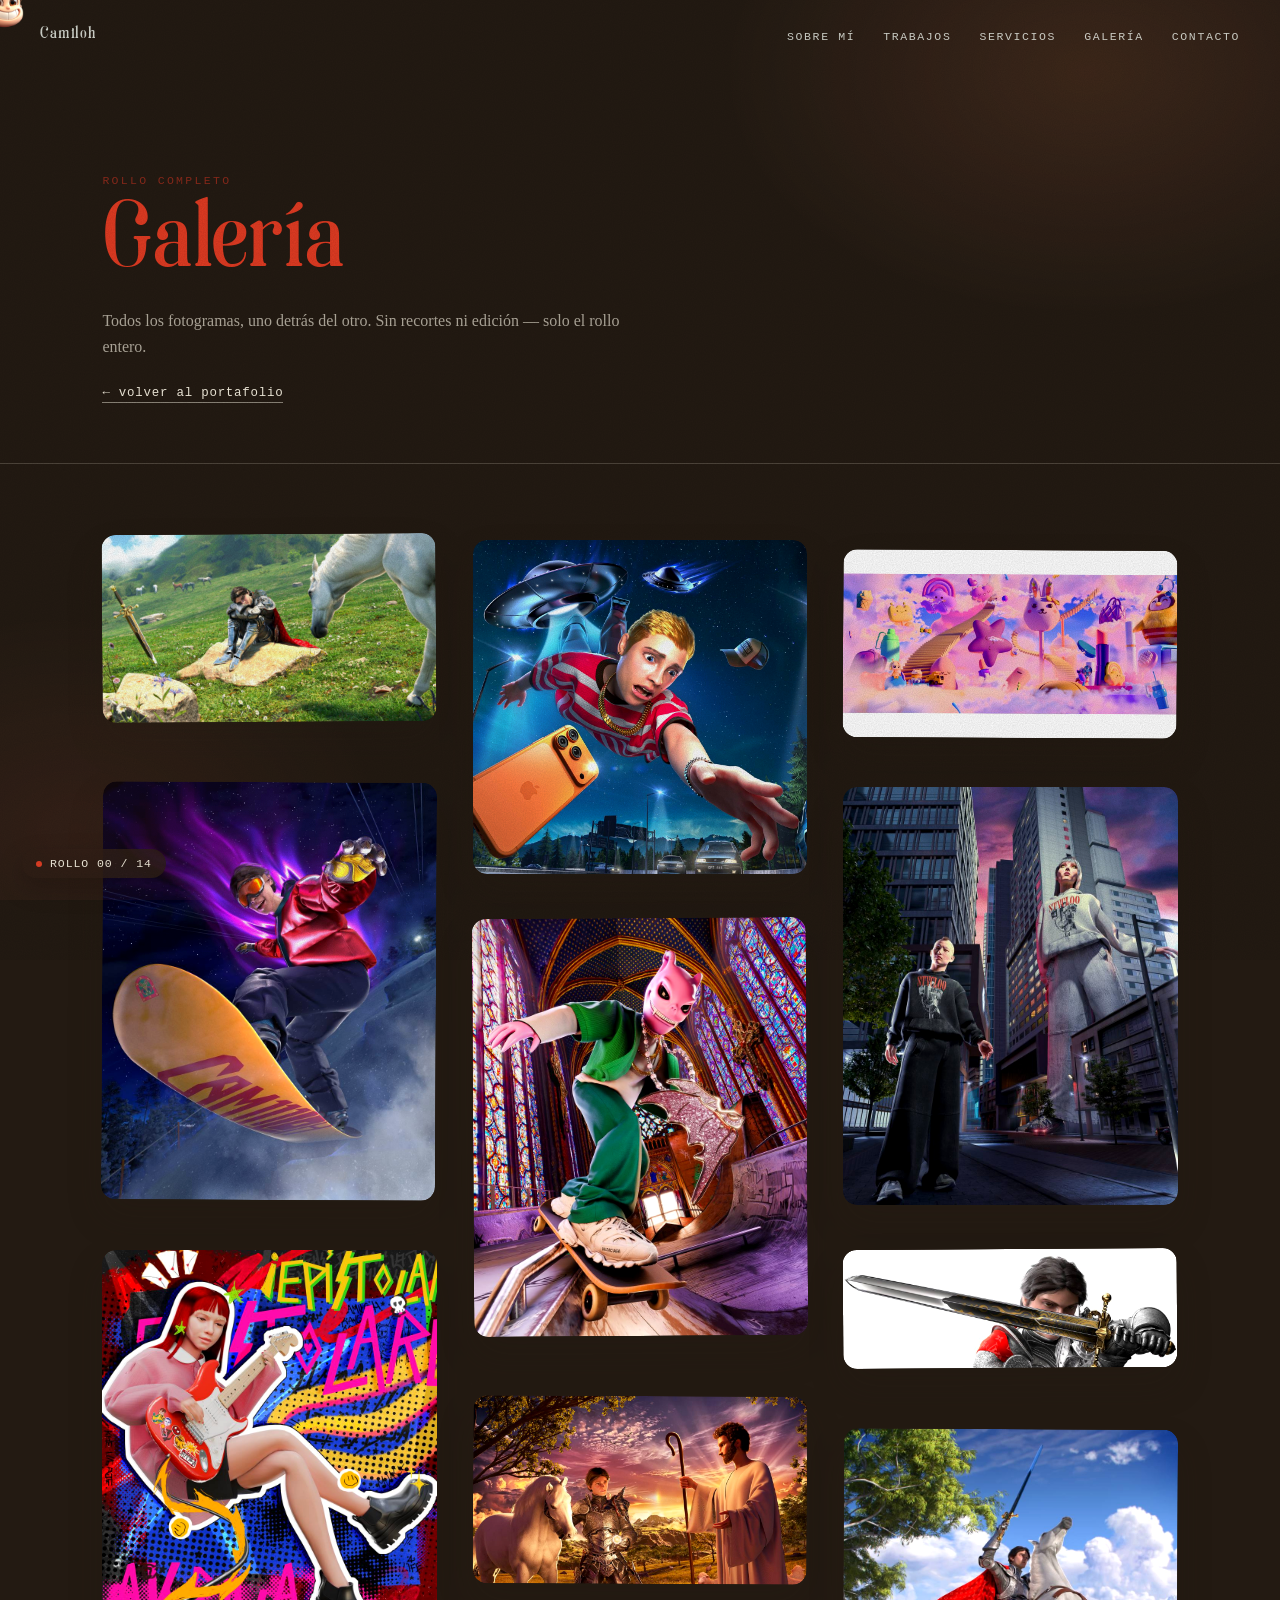
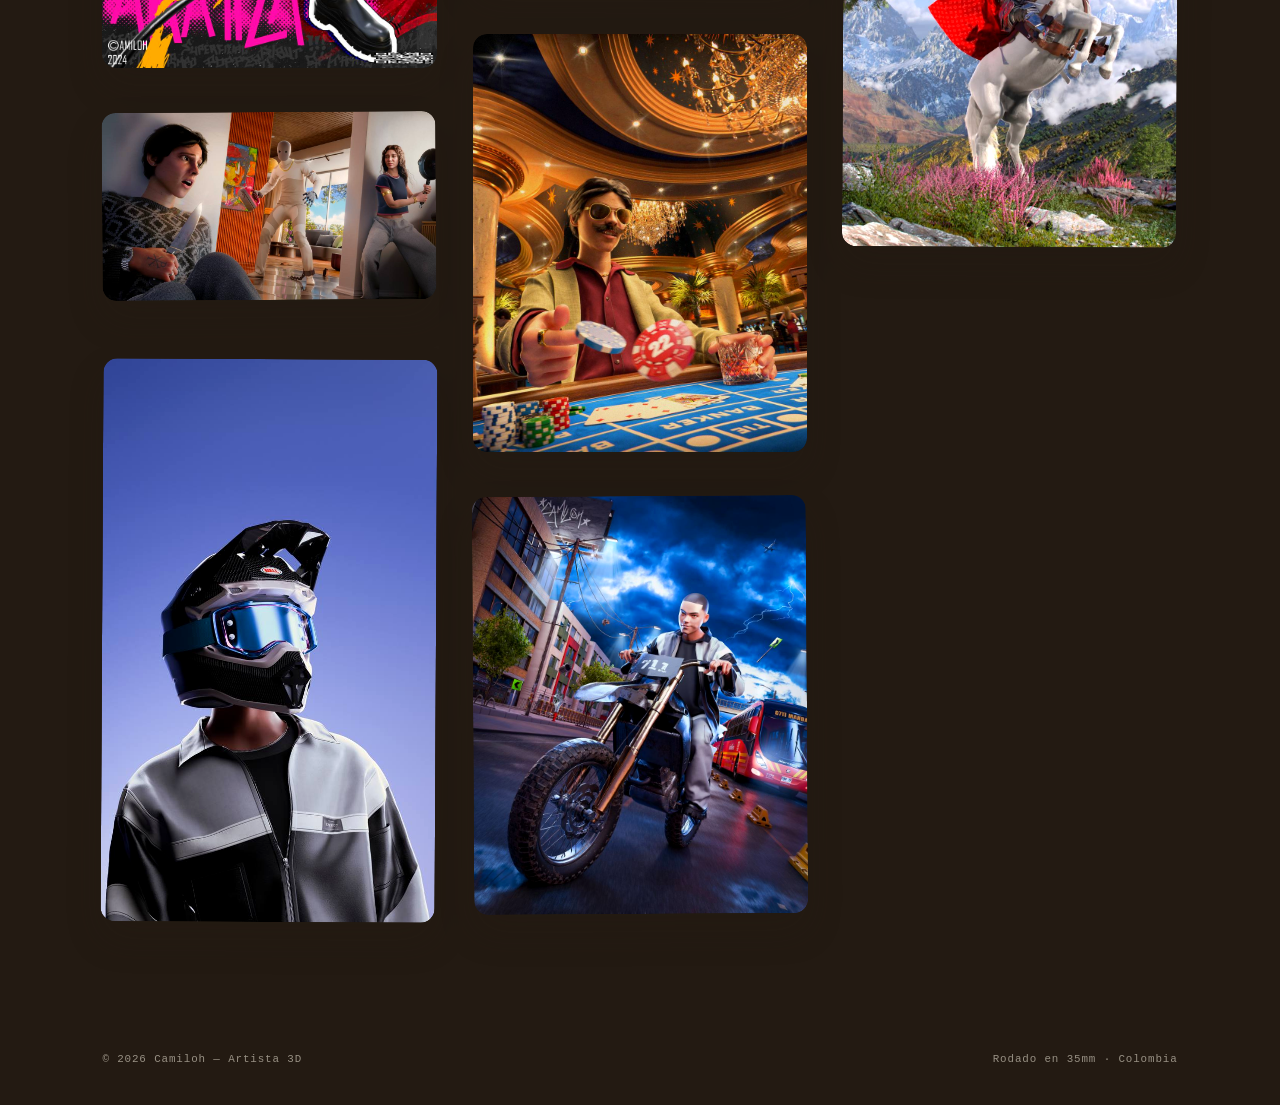
==== galeria.html @ f2faf9e3 "Add files via upload" ====
<!DOCTYPE html>
<html lang="es">
<head>
<meta charset="UTF-8">
<meta name="viewport" content="width=device-width, initial-scale=1.0">
<title>Galería — Camiloh</title>
<link rel="icon" type="image/png" href="[data-uri]">
<style>

@font-face{
  font-family:'Soria';
  src:url([data-uri]) format('truetype');
  font-weight:400 800;
  font-display:swap;
}

:root{
  --beige:#EDE3CC;
  --beige-deep:#DECBA1;
  --paper:#F7F1E1;
  --ink:#231A12;
  --red:#E23B22;
  --red-deep:#8C2A1B;
  --red-dim:#B23A22;
  --line: rgba(35,26,18,.18);
  --serif: Georgia, 'Iowan Old Style', 'Times New Roman', serif;
  --mono: 'Courier New', Courier, monospace;
}

*{box-sizing:border-box; margin:0; padding:0;}
html{scroll-behavior:smooth;}
body{
  background:var(--beige);
  color:var(--ink);
  font-family:var(--serif);
  overflow-x:hidden;
  cursor:none;
}
a{color:inherit; text-decoration:none;}
img{display:block; max-width:100%;}
::selection{background:var(--red); color:var(--paper);}

/* ---------- custom cursor ---------- */
#cursor{
  position:fixed; top:0; left:0; width:58px; height:58px;
  background:url([data-uri]) center/contain no-repeat;
  pointer-events:none;
  z-index:9999;
  transform:translate(-50%,-50%);
  transition:opacity .3s ease, transform .2s ease;
}
#cursor.hover{
  background-image:url([data-uri]);
  transform:translate(-50%,-50%) scale(1.1);
}
#cursor.hide{ opacity:0; }
@media (hover:none), (pointer:coarse){
  #cursor{display:none;}
  body{cursor:auto;}
}

/* ---------- grain / halation overlay ---------- */
#grain{
  position:fixed; top:-60px; left:-60px; right:-60px; bottom:-60px; z-index:9998; pointer-events:none;
  opacity:.15; mix-blend-mode:multiply;
  background-image:url("[data-uri]");
  background-size:180px 180px;
  animation:grainshift .4s steps(6) infinite;
}
@keyframes grainshift{
  0%{transform:translate(0,0);} 20%{transform:translate(-40px,20px);}
  40%{transform:translate(30px,-30px);} 60%{transform:translate(-20px,-40px);}
  80%{transform:translate(40px,10px);} 100%{transform:translate(0,0);}
}
#halation{
  position:fixed; inset:0; z-index:9997; pointer-events:none;
  mix-blend-mode:screen; opacity:.55;
  background:
    radial-gradient(600px 400px at 85% 8%, rgba(255,120,70,.35), transparent 60%),
    radial-gradient(500px 350px at 6% 92%, rgba(255,90,60,.22), transparent 60%);
  animation:drift 14s ease-in-out infinite alternate;
}
@keyframes drift{
  0%{ transform:translate(0,0) scale(1); }
  100%{ transform:translate(-2%,2%) scale(1.05); }
}
@media (prefers-reduced-motion: reduce){
  #grain, #halation{animation:none;}
}

/* ---------- layout frame ---------- */
.frame{
  padding:14px;
}
.reel-edge{
  height:16px;
  background-image: radial-gradient(circle, var(--ink) 2.6px, transparent 2.7px);
  background-size: 26px 16px;
  background-position: center;
  opacity:.35;
}

/* ---------- nav ---------- */
nav{
  position:fixed; top:0; left:0; right:0; z-index:500;
  display:flex; align-items:center; justify-content:space-between;
  padding:22px 40px;
  font-family:var(--mono);
  font-size:.72rem;
  letter-spacing:.14em;
  text-transform:uppercase;
  mix-blend-mode:difference;
  color:#F7F1E1;
}
nav .logo{ font-family:'Soria', var(--serif); font-size:1.05rem; letter-spacing:.05em; text-transform:none;}
nav ul{list-style:none; display:flex; gap:28px;}
nav a{ position:relative; padding-bottom:3px; }
nav a::after{
  content:''; position:absolute; left:0; bottom:0; width:0; height:1px;
  background:currentColor; transition:width .35s ease;
}
nav a:hover::after{ width:100%; }
.nav-toggle{ display:none; }

/* ---------- hero ---------- */
.hero{
  position:relative;
  height:100vh; min-height:640px;
  padding:14px;
}
.hero-inner{
  position:relative;
  height:100%;
  border-radius:2px;
  overflow:hidden;
  background:#111 url([data-uri]) center 30%/cover no-repeat;
  filter:saturate(1.18) contrast(1.05);
}
.hero-inner::before{
  content:'';
  position:absolute; inset:0;
  background:linear-gradient(180deg, rgba(20,10,5,.05) 0%, rgba(20,10,5,.12) 45%, rgba(15,8,4,.75) 100%);
}
.hero-copy{
  position:absolute; left:6%; bottom:9%; z-index:2;
  max-width:780px;
}
.hero-copy .eyebrow{
  font-family:var(--mono); color:var(--paper); font-size:.72rem;
  letter-spacing:.25em; text-transform:uppercase; opacity:.85; margin-bottom:10px;
  display:block;
}
.hero h1{
  font-family:'Soria', var(--serif);
  font-weight:800;
  color:var(--red);
  font-size:clamp(3.4rem, 10vw, 8.4rem);
  line-height:.88;
  text-shadow:0 0 26px rgba(226,59,34,.35);
  letter-spacing:-.01em;
}
.hero h2{
  font-family:'Soria', var(--serif);
  color:var(--red-deep);
  font-weight:700;
  font-size:clamp(1rem, 2.4vw, 1.5rem);
  letter-spacing:.06em;
  text-transform:uppercase;
  margin-top:10px;
}
.rec{
  position:absolute; left:6%; top:9%; z-index:2;
  font-family:var(--mono); color:var(--red); font-size:.78rem; letter-spacing:.08em;
  display:flex; align-items:center; gap:8px;
}
.rec .dot{ width:8px; height:8px; border-radius:50%; background:var(--red); animation:blink 1.4s steps(2) infinite;}
@keyframes blink{ 50%{opacity:.15;} }
.timestamp{
  position:absolute; right:6%; top:9%; z-index:2;
  font-family:var(--mono); color:var(--paper); font-size:.72rem; opacity:.85; text-align:right;
}
.scroll-note{
  position:absolute; right:6%; bottom:8%; z-index:2;
  font-family:'Soria', var(--serif); font-style:italic; color:var(--red);
  font-size:1.05rem; transform:rotate(-4deg);
  display:flex; align-items:center; gap:10px;
}
.scroll-note svg{ width:26px; animation:bob 1.8s ease-in-out infinite; }
@keyframes bob{ 0%,100%{transform:translateY(0);} 50%{transform:translateY(6px);} }

/* ---------- section shell ---------- */
section{ position:relative; padding:120px 8% 100px; }
.section-head{
  display:flex; align-items:flex-end; justify-content:space-between;
  flex-wrap:wrap; gap:16px; margin-bottom:56px;
  border-bottom:1px solid var(--line); padding-bottom:22px;
}
.section-head .tag{
  font-family:var(--mono); font-size:.72rem; letter-spacing:.2em;
  text-transform:uppercase; color:var(--red-deep);
}
.section-head h2{
  font-family:'Soria', var(--serif); font-weight:800;
  font-size:clamp(2.2rem,5vw,4rem); color:var(--ink);
}
.section-head p{
  font-family:var(--serif); max-width:340px; color:var(--ink); opacity:.72; font-size:.98rem;
}

.reveal{ opacity:0; transform:translateY(28px) blur(2px); transition:opacity .9s ease, transform .9s ease, filter .9s ease; filter:blur(2px);}
.reveal.in{ opacity:1; transform:translateY(0) blur(0); filter:blur(0); }

/* ---------- about ---------- */
.about{ background:var(--paper); }
.about-grid{
  display:grid; grid-template-columns:1fr 1fr; gap:60px; align-items:start;
}
.about-grid p{ font-size:1.08rem; line-height:1.75; margin-bottom:18px; }
.tags{ display:flex; flex-wrap:wrap; gap:10px; margin-top:28px; }
.tags span{
  font-family:var(--mono); font-size:.7rem; letter-spacing:.06em; text-transform:uppercase;
  border:1px solid var(--ink); padding:7px 12px; border-radius:20px; opacity:.8;
}
.big-word{
  font-family:'Soria', var(--serif); font-weight:800; font-size:clamp(2.6rem,7vw,5.6rem);
  color:var(--red); line-height:.95;
}

/* ---------- work / contact sheet ---------- */
.sheet{
  column-count:3; column-gap:36px;
}
.frame-card{
  break-inside:avoid; margin-bottom:44px; cursor:none;
  display:inline-block; width:100%; position:relative;
}
.frame-card .art{
  position:relative; overflow:hidden; border-radius:14px;
  box-shadow:0 18px 34px rgba(35,26,18,.22);
  transition:transform .35s ease, box-shadow .35s ease;
}
.frame-card .art img{
  width:100%; display:block; border-radius:14px;
  transition:transform 1.1s cubic-bezier(.2,.7,.2,1), filter .5s ease;
  filter:saturate(1.08) contrast(1.03);
}
.frame-card:hover .art{ transform:translateY(-4px); box-shadow:0 26px 46px rgba(35,26,18,.3); }
.frame-card:hover .art img{ transform:scale(1.045); }
.frame-card .overlay{
  position:absolute; inset:0; border-radius:14px; overflow:hidden;
  display:flex; align-items:flex-end; justify-content:center;
  padding-bottom:22px;
  background:linear-gradient(0deg, rgba(15,8,4,.72) 0%, transparent 45%);
  opacity:0; transition:opacity .4s ease;
}
.frame-card:hover .overlay{ opacity:1; }
.frame-card .overlay span{
  font-family:'Soria', var(--serif); color:var(--paper); font-size:1.15rem;
  text-align:center; letter-spacing:.02em;
}

/* slight intentional imperfection — subtle, not messy */
.frame-card:nth-child(3n+1) .art{ transform:rotate(-.35deg); }
.frame-card:nth-child(3n+2) .art{ transform:rotate(.3deg); margin-top:16px; }
.frame-card:nth-child(3n){ margin-top:6px; }
.frame-card:hover .art{ transform:rotate(0deg) translateY(-4px) !important; }

/* lightbox */
#lightbox{
  position:fixed; inset:0; z-index:9990;
  background:rgba(15,8,4,.92);
  display:flex; align-items:center; justify-content:center;
  opacity:0; pointer-events:none;
  transition:opacity .35s ease;
}
#lightbox.open{ opacity:1; pointer-events:auto; }
#lightbox img{
  max-width:88vw; max-height:86vh;
  box-shadow:0 30px 70px rgba(0,0,0,.5);
}
#lightbox .lb-caption{
  position:absolute; bottom:34px; left:0; right:0; text-align:center;
  font-family:'Soria', var(--serif); color:var(--paper); font-size:1.2rem;
}
#lightbox .lb-close{
  position:absolute; top:28px; right:36px;
  font-family:var(--mono); color:var(--paper); font-size:.9rem; letter-spacing:.1em;
  cursor:none; opacity:.8;
}
#lightbox .lb-close:hover{ opacity:1; }

/* ---------- services ---------- */
.services{ background:var(--ink); color:var(--paper); }
.services .section-head h2{ color:var(--paper); }
.services .section-head .tag{ color:var(--red); }
.services .section-head p{ color:var(--paper); opacity:.65; }
.serv-list{ border-top:1px solid rgba(247,241,225,.2); }
.serv-item{
  display:grid; grid-template-columns:110px 1fr 1fr; gap:24px; align-items:center;
  padding:28px 0; border-bottom:1px solid rgba(247,241,225,.2);
  transition:background .3s ease;
}
.serv-item:hover{ background:rgba(226,59,34,.08); }
.serv-item .mark{ font-family:var(--mono); color:var(--red); font-size:.85rem; letter-spacing:.1em; }
.serv-item h3{ font-family:'Soria', var(--serif); font-size:1.5rem; font-weight:700; }
.serv-item p{ opacity:.72; font-size:.95rem; line-height:1.6; }

/* ---------- journal ---------- */
.journal{ background:var(--beige); }
.journal-grid{ display:grid; grid-template-columns:repeat(3,1fr); gap:30px; }
.journal-card{
  background:var(--paper); border:1px solid var(--line); padding:26px;
  transition:transform .4s ease, box-shadow .4s ease;
}
.journal-card:hover{ transform:translateY(-6px); box-shadow:0 18px 34px rgba(35,26,18,.15); }
.journal-card .date{ font-family:var(--mono); font-size:.68rem; letter-spacing:.1em; color:var(--red-deep); margin-bottom:14px; display:block;}
.journal-card h3{ font-family:'Soria', var(--serif); font-size:1.25rem; margin-bottom:10px; }
.journal-card p{ font-size:.92rem; line-height:1.6; opacity:.78; }

/* ---------- contact ---------- */
.contact{
  text-align:center; padding-top:140px; padding-bottom:140px;
}
.contact .tag{ font-family:var(--mono); font-size:.72rem; letter-spacing:.2em; text-transform:uppercase; color:var(--red-deep); }
.contact h2{
  font-family:'Soria', var(--serif); font-weight:800; color:var(--red);
  font-size:clamp(2.6rem,9vw,7rem); line-height:.95; margin:18px 0 34px;
}
.contact-links{ display:flex; gap:34px; justify-content:center; flex-wrap:wrap; font-family:var(--mono); font-size:.85rem; letter-spacing:.05em;}
.contact-links a{ border-bottom:1px solid var(--ink); padding-bottom:3px; }
.contact-links a:hover{ color:var(--red); border-color:var(--red); }

footer{
  display:flex; justify-content:space-between; padding:26px 8% 40px;
  font-family:var(--mono); font-size:.68rem; letter-spacing:.08em; opacity:.6;
}

@media (max-width:860px){
  nav{ padding:18px 22px; }
  nav ul{ gap:16px; font-size:.6rem; }
  section{ padding:90px 6% 70px; }
  .about-grid{ grid-template-columns:1fr; gap:30px; }
  .sheet{ column-count:2; column-gap:20px; }
  .frame-card{ margin-bottom:26px; }
  .serv-item{ grid-template-columns:1fr; gap:8px; }
  .journal-grid{ grid-template-columns:1fr; }
  .hero-copy{ left:5%; right:5%; bottom:12%; }
  .rec, .timestamp{ display:none; }
}
</style>
<style>
.gal-hero{
  padding:170px 8% 60px;
  border-bottom:1px solid var(--line);
}
.gal-hero .tag{
  font-family:var(--mono); font-size:.72rem; letter-spacing:.2em; text-transform:uppercase; color:var(--red-deep);
}
.gal-hero h1{
  font-family:'Soria', var(--serif); font-weight:800; color:var(--red);
  font-size:clamp(2.6rem,8vw,6rem); line-height:.92; margin:14px 0 18px;
}
.gal-hero p{ max-width:520px; font-size:1rem; opacity:.72; line-height:1.6; }
.gal-back{
  display:inline-block; margin-top:26px; font-family:var(--mono); font-size:.78rem;
  letter-spacing:.06em; border-bottom:1px solid var(--ink); padding-bottom:2px;
}
.gal-back:hover{ color:var(--red); border-color:var(--red); }
.gal-wrap{ padding:70px 8% 60px; }

/* film-counter easter egg badge */
#frame-counter{
  position:fixed; left:22px; bottom:22px; z-index:600;
  font-family:var(--mono); font-size:.72rem; letter-spacing:.08em;
  color:var(--paper); background:rgba(35,26,18,.82);
  padding:8px 14px; border-radius:20px;
  display:flex; align-items:center; gap:8px;
  box-shadow:0 10px 24px rgba(0,0,0,.25);
}
#frame-counter .fc-dot{ width:6px; height:6px; border-radius:50%; background:var(--red); }

#reel-toast{
  position:fixed; left:50%; bottom:36px; transform:translate(-50%,20px);
  z-index:700; opacity:0; pointer-events:none;
  background:var(--ink); color:var(--paper);
  padding:18px 30px; border-radius:6px; text-align:center;
  font-family:'Soria', var(--serif); font-size:1.05rem;
  box-shadow:0 20px 40px rgba(0,0,0,.35);
  transition:opacity .6s ease, transform .6s ease;
}
#reel-toast.show{ opacity:1; transform:translate(-50%,0); }

/* dark theme to match "servicios" section */
body{ background:var(--ink); color:var(--paper); }
.gal-hero{ border-bottom:1px solid rgba(247,241,225,.2); }
.gal-hero p{ color:var(--paper); opacity:.68; }
.gal-back{ border-bottom:1px solid rgba(247,241,225,.5); color:var(--paper); }
.gal-back:hover{ color:var(--red); border-color:var(--red); }
footer{ color:var(--paper); opacity:.55; }
#halation{ opacity:.35; }
#reel-toast small{
  display:block; font-family:var(--mono); font-size:.62rem; letter-spacing:.1em;
  color:var(--red); margin-top:8px; text-transform:uppercase;
}
</style>
</head>
<body>

<div id="grain"></div>
<div id="halation"></div>
<div id="cursor"></div>

<div id="lightbox">
  <span class="lb-close">CERRAR ✕</span>
  <img src="" alt="">
  <div class="lb-caption"></div>
</div>

<div id="frame-counter"><span class="fc-dot"></span><span id="fc-text">ROLLO 00 / 14</span></div>
<div id="reel-toast">Rollo revelado ✓<small>gracias por mirar cada fotograma — Camiloh</small></div>

<nav>
  <a class="logo" href="index.html">Camiloh</a>
  <ul>
    <li><a href="index.html#sobre-mi">Sobre mí</a></li>
    <li><a href="trabajos.html">Trabajos</a></li>
    <li><a href="index.html#servicios">Servicios</a></li>
    <li><a href="galeria.html">Galería</a></li>
    <li><a href="index.html#contacto">Contacto</a></li>
  </ul>
</nav>

<header class="gal-hero">
  <span class="tag">Rollo completo</span>
  <h1>Galería</h1>
  <p>Todos los fotogramas, uno detrás del otro. Sin recortes ni edición — solo el rollo entero.</p>
  <a class="gal-back" href="index.html">← volver al portafolio</a>
</header>

<main class="gal-wrap">
  <div class="sheet reveal in">
    <div class="frame-card" data-title="Despejándome">
      <div class="art"><img src="[data-uri]" alt="Despejándome"></div>
      <div class="overlay"><span>Despejándome</span></div>
    </div>
    <div class="frame-card" data-title="Camiloh Personaje">
      <div class="art"><img src="[data-uri]" alt="Camiloh Personaje"></div>
      <div class="overlay"><span>Camiloh Personaje</span></div>
    </div>
    <div class="frame-card" data-title="Akriila">
      <div class="art"><img src="[data-uri]" alt="Akriila"></div>
      <div class="overlay"><span>Akriila</span></div>
    </div>
    <div class="frame-card" data-title="Neobot">
      <div class="art"><img src="[data-uri]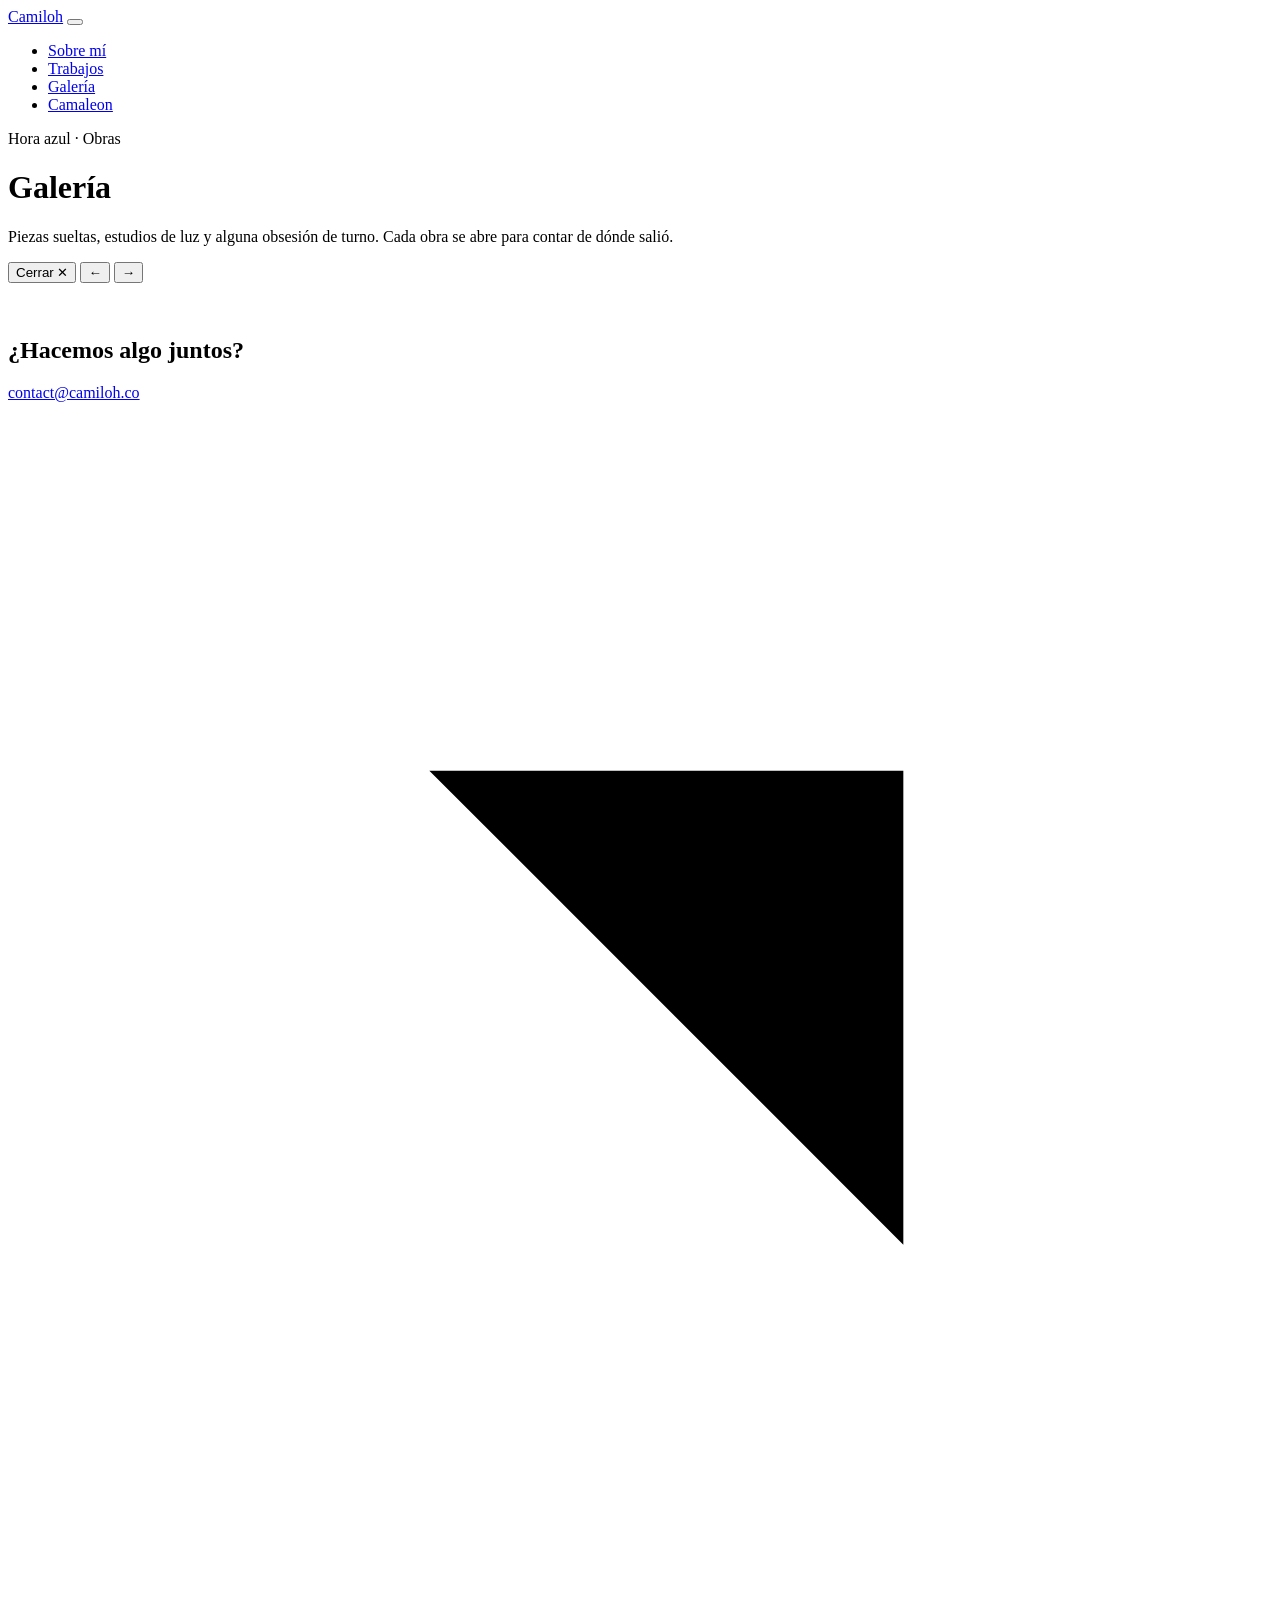
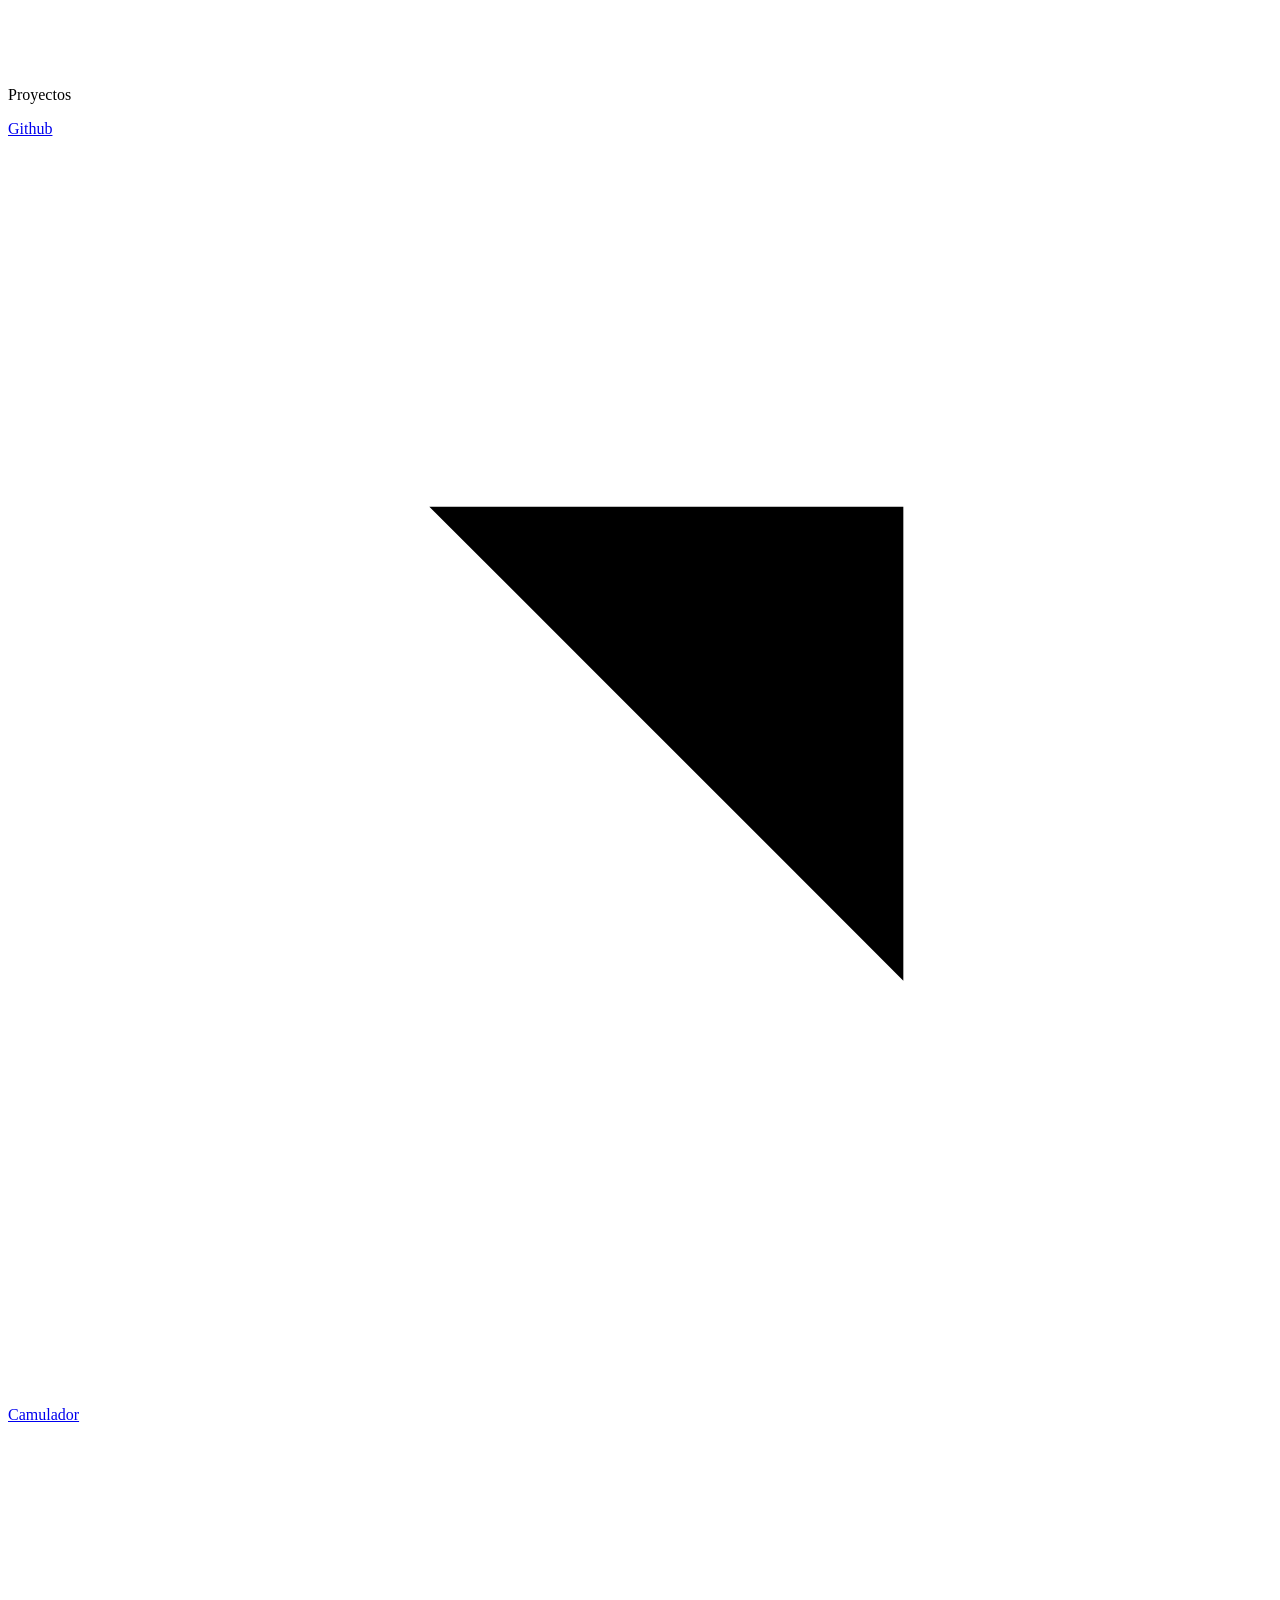
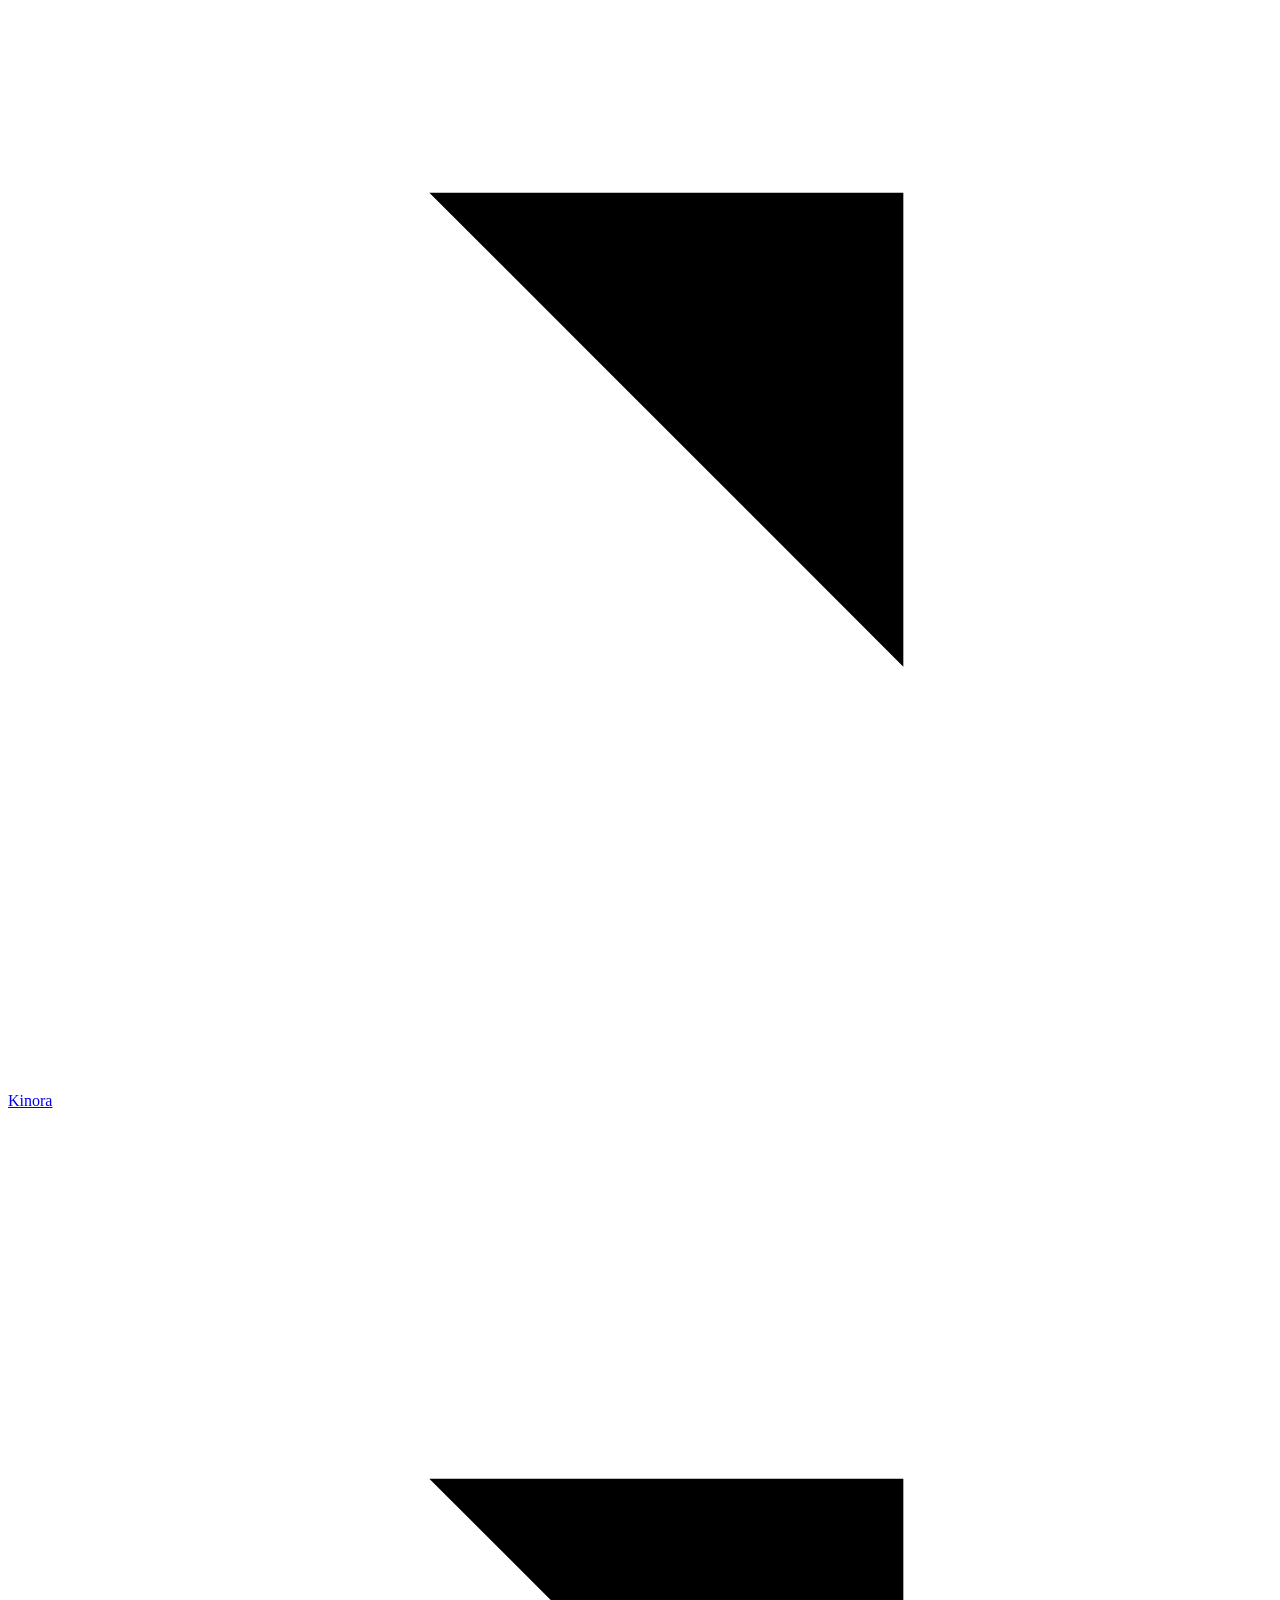
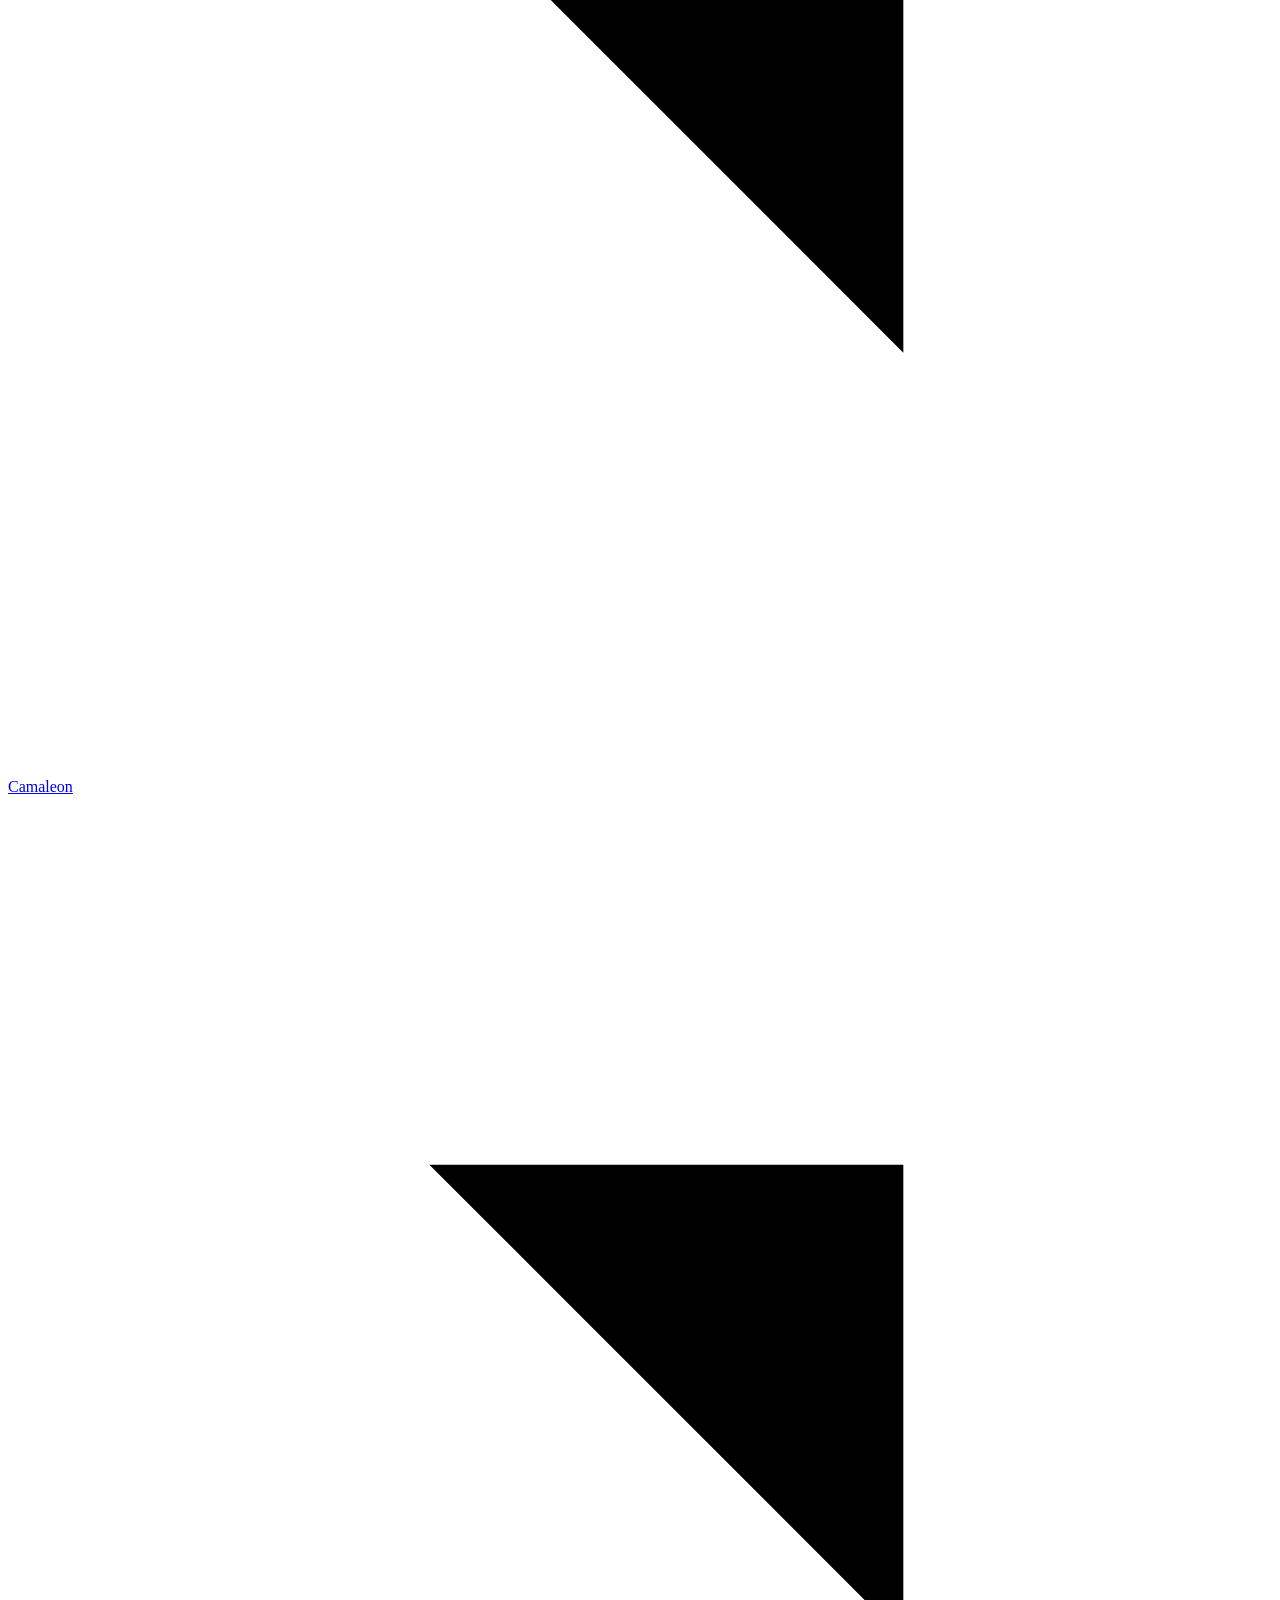
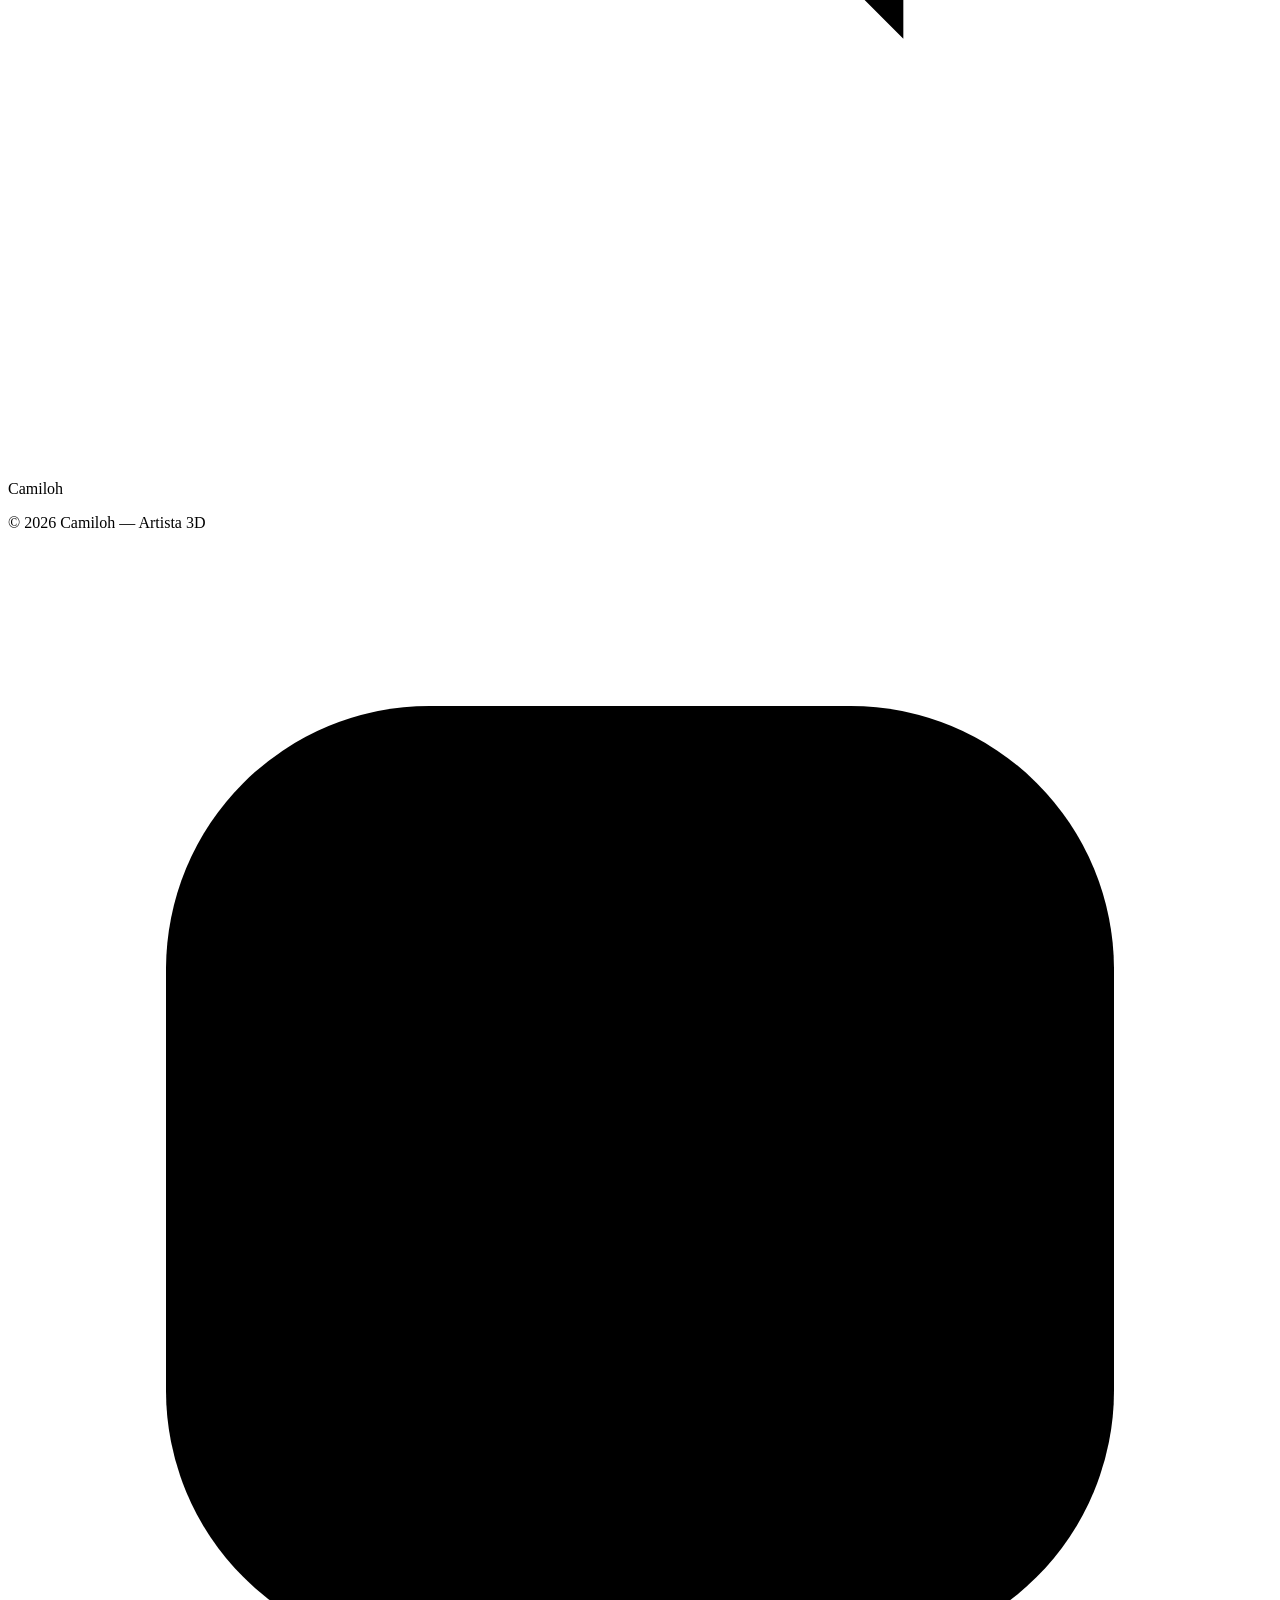
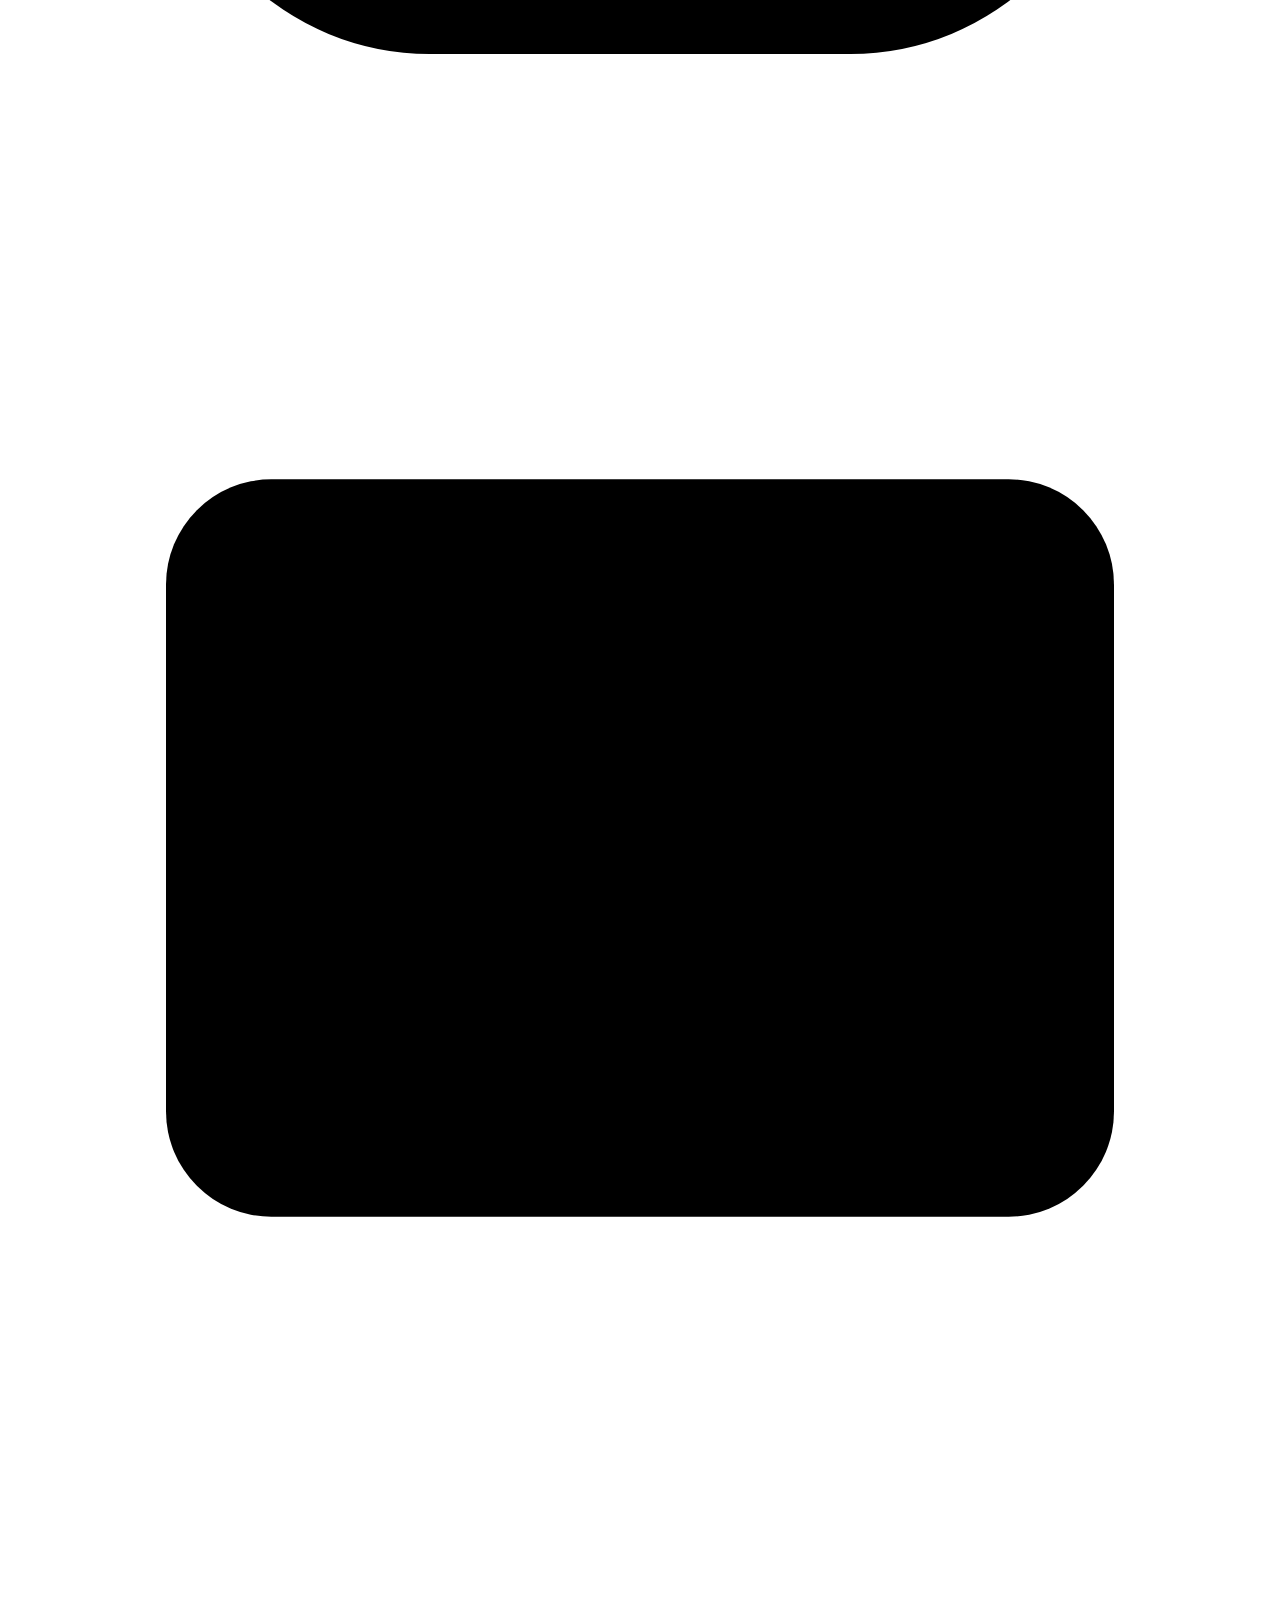
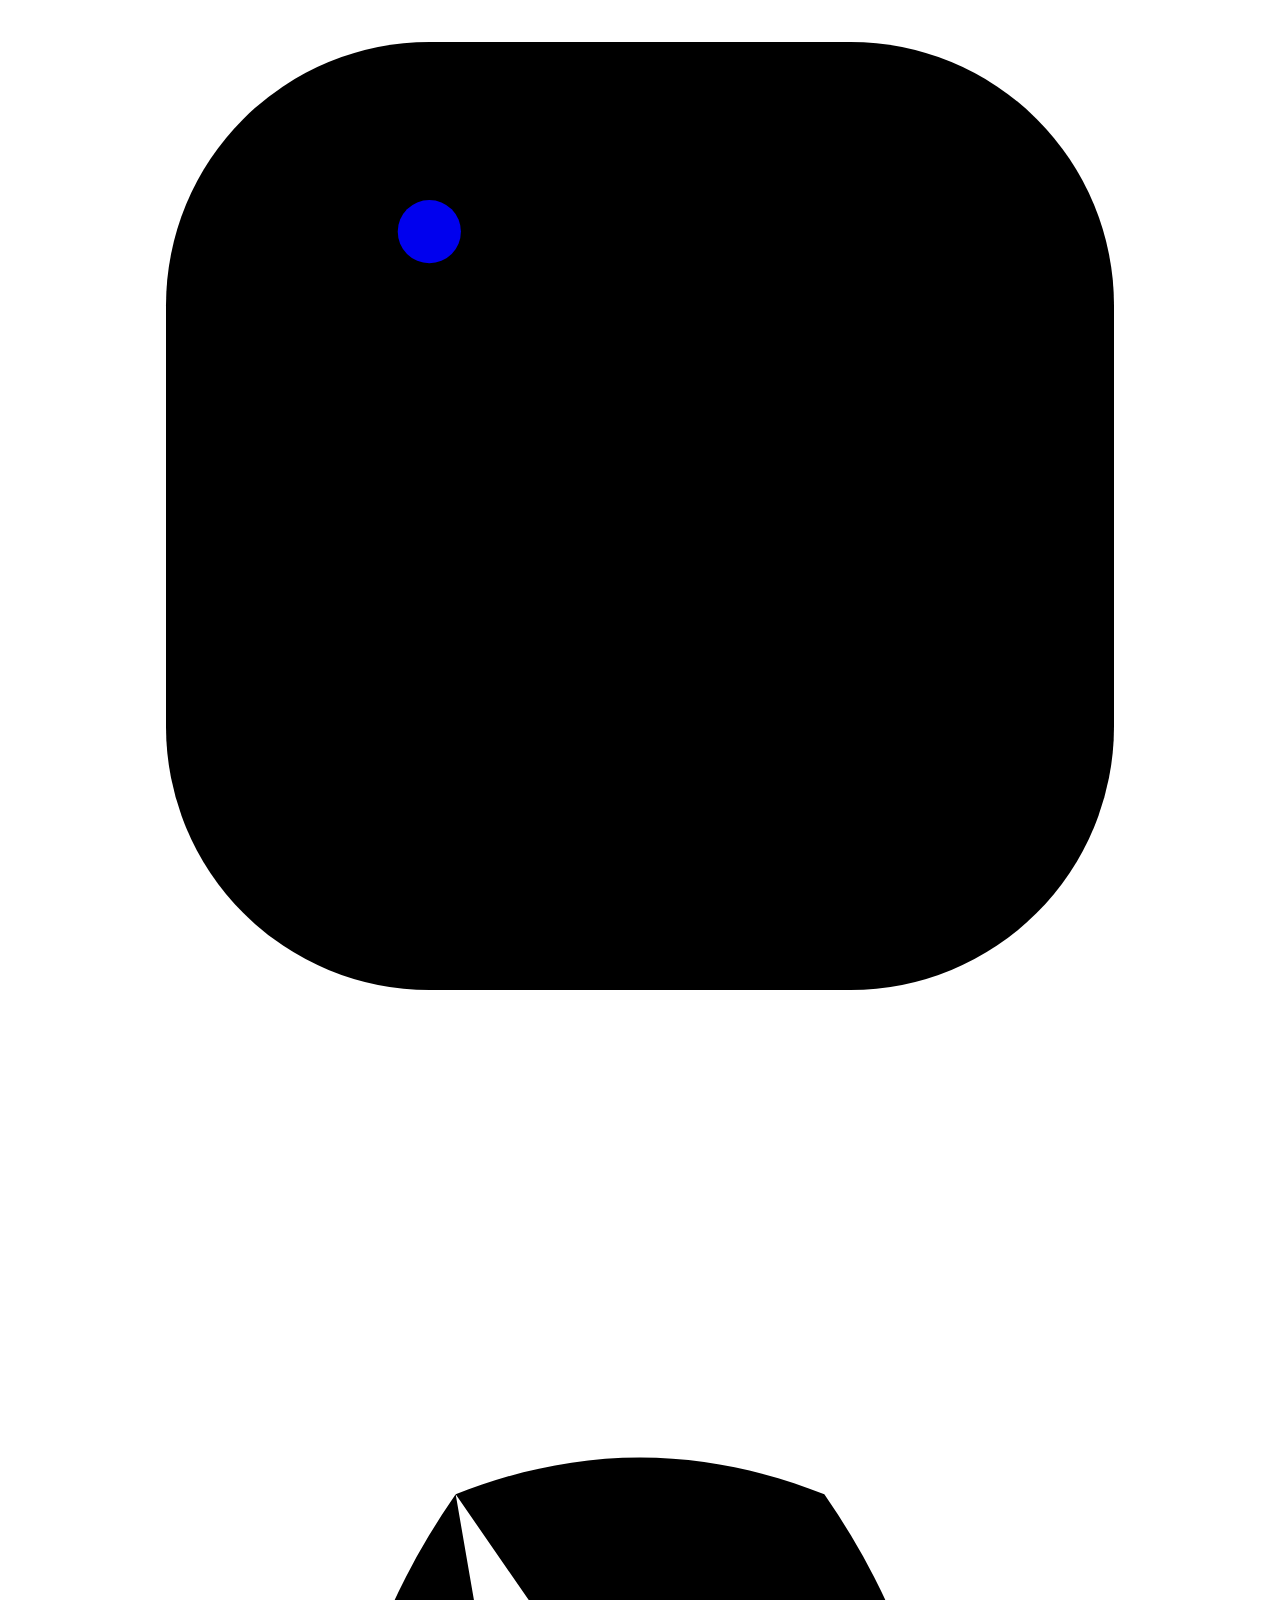
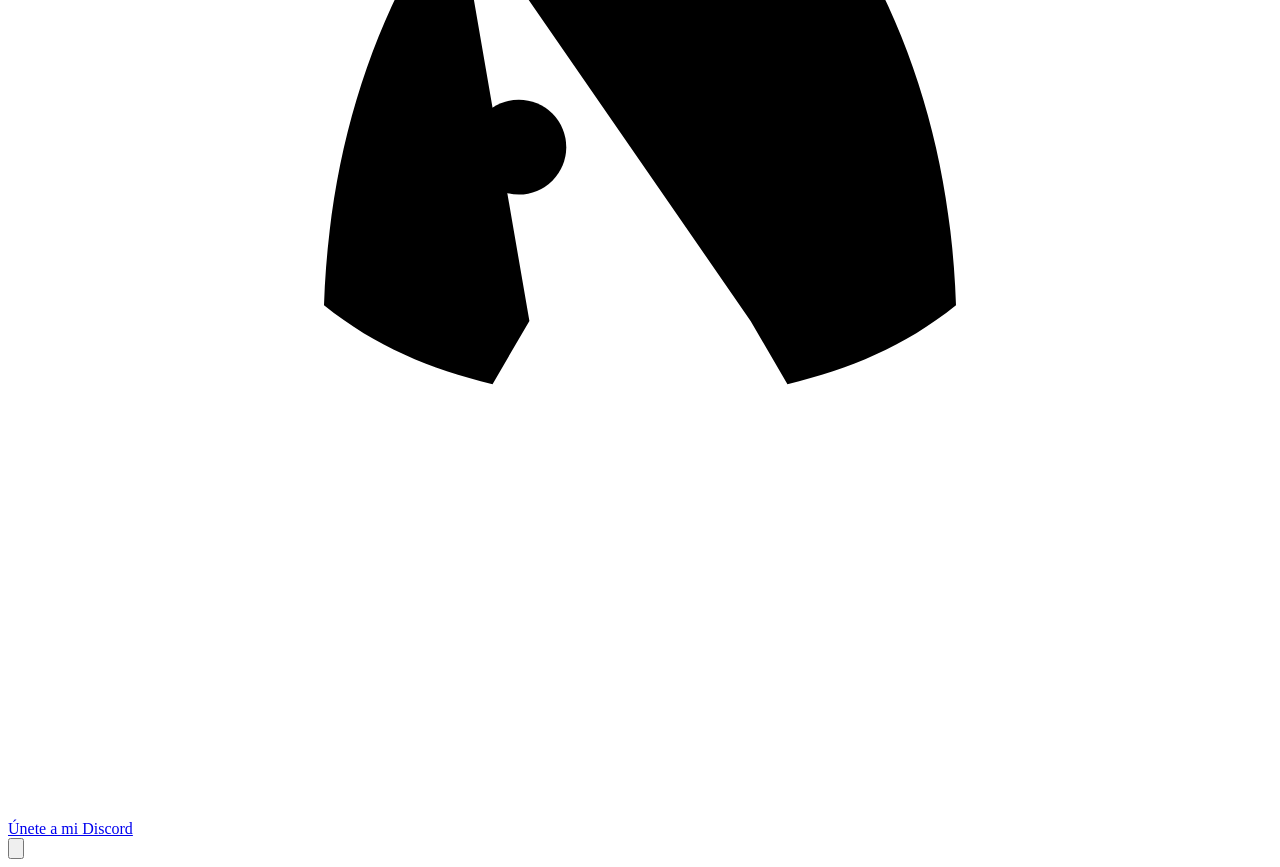
